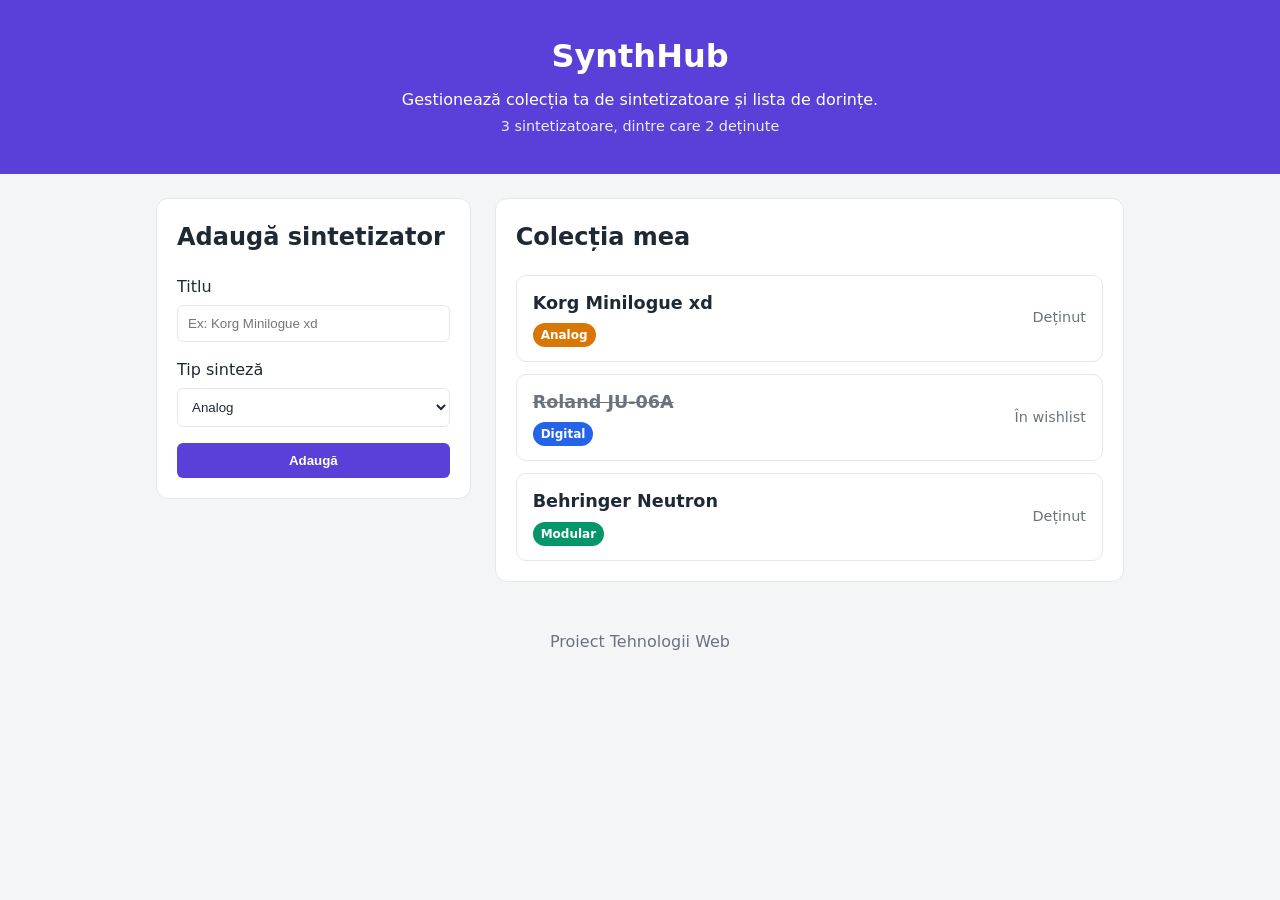
==== index.html @ ebd78c36 "Add HTML and CSS mockup code" ====
<!DOCTYPE html>
<html lang="ro">
<head>
  <meta charset="UTF-8" />
  <meta name="viewport" content="width=device-width, initial-scale=1.0" />
  <title>SynthHub - Catalog Sintetizatoare</title>
  <link rel="stylesheet" href="style.css" />
</head>
<body>
  <header class="app-header">
    <h1>SynthHub</h1>
    <p>Gestionează colecția ta de sintetizatoare și lista de dorințe.</p>
    <p class="app-count">3 sintetizatoare, dintre care 2 deținute</p>
  </header>

  <main class="container">
    <section class="panel">
      <h2>Adaugă sintetizator</h2>
      <form class="item-form">
        <label>
          Titlu
          <input type="text" name="titlu" placeholder="Ex: Korg Minilogue xd" />
        </label>
        <label>
          Tip sinteză
          <select name="eticheta">
            <option value="analog">Analog</option>
            <option value="digital">Digital</option>
            <option value="modular">Modular</option>
          </select>
        </label>
        <button type="submit">Adaugă</button>
      </form>
    </section>

    <section class="panel">
      <h2>Colecția mea</h2>
      <!-- <p class="empty">Nu există niciun sintetizator în listă.</p> -->
      <ul class="item-list">
        <li class="item-card">
          <div>
            <h3>Korg Minilogue xd</h3>
            <span class="badge badge-analog">Analog</span>
          </div>
          <span class="status">Deținut</span>
        </li>
        <li class="item-card done">
          <div>
            <h3>Roland JU-06A</h3>
            <span class="badge badge-digital">Digital</span>
          </div>
          <span class="status">În wishlist</span>
        </li>
        <li class="item-card">
          <div>
            <h3>Behringer Neutron</h3>
            <span class="badge badge-modular">Modular</span>
          </div>
          <span class="status">Deținut</span>
        </li>
      </ul>
    </section>
  </main>

  <footer class="app-footer">Proiect Tehnologii Web</footer>
</body>
</html>
---- style.css ----
* {
  box-sizing: border-box;
}

:root {
  --bg: #f4f5f7;
  --card: #ffffff;
  --text: #1f2933;
  --muted: #6b7280;
  --accent: #5b3fd9;
  --accent-dark: #4338ca;
  --accent-soft: #ede9fe;
  --border: #e5e7eb;

  --badge-analog: #d97706;
  --badge-digital: #2563eb;
  --badge-modular: #059669;
}

@media (prefers-color-scheme: dark) {
  :root {
    --bg: #14121d;
    --card: #1e1b2e;
    --text: #e5e7eb;
    --muted: #9ca3af;
    --border: #352f4d;
    --accent-soft: #2a2342;
  }
}

body {
  margin: 0;
  font-family: system-ui, -apple-system, "Segoe UI", Roboto, sans-serif;
  background: var(--bg);
  color: var(--text);
  line-height: 1.5;
}

.app-header {
  background: var(--accent);
  color: #ffffff;
  text-align: center;
  padding: 32px 16px;
}

.app-header h1 {
  margin: 0 0 8px 0;
}

.app-header p {
  margin: 4px 0;
}

.app-count {
  font-size: 0.9em;
  opacity: 0.9;
}

.container {
  max-width: 1000px;
  margin: 24px auto;
  padding: 0 16px;
  display: grid;
  grid-template-columns: 1fr 2fr;
  gap: 24px;
  align-items: start;
}

.panel {
  background: var(--card);
  border: 1px solid var(--border);
  border-radius: 12px;
  padding: 20px;
}

.panel h2 {
  margin-top: 0;
}

.item-form {
  display: flex;
  flex-direction: column;
  gap: 16px;
}

.item-form label {
  display: flex;
  flex-direction: column;
  gap: 6px;
  font-weight: 500;
}

.item-form input,
.item-form select {
  padding: 10px;
  border: 1px solid var(--border);
  border-radius: 6px;
  background: var(--card);
  color: var(--text);
}

.item-form button {
  padding: 10px;
  background: var(--accent);
  color: white;
  border: none;
  border-radius: 6px;
  font-weight: bold;
  cursor: pointer;
}

.item-form button:hover {
  background: var(--accent-dark);
}

.item-list {
  list-style: none;
  padding: 0;
  margin: 0;
  display: flex;
  flex-direction: column;
  gap: 12px;
}

.item-card {
  display: flex;
  justify-content: space-between;
  align-items: center;
  padding: 14px 16px;
  border: 1px solid var(--border);
  border-radius: 10px;
  background: var(--card);
  transition: border-color 0.2s, background-color 0.2s;
}

.item-card:hover {
  border-color: var(--accent);
  background: var(--accent-soft);
}

.item-card h3 {
  margin: 0 0 6px 0;
  font-size: 1.1rem;
}

.item-card.done h3 {
  text-decoration: line-through;
  color: var(--muted);
}

.status {
  font-size: 0.9rem;
  color: var(--muted);
}

.badge {
  display: inline-block;
  font-size: 0.75rem;
  padding: 3px 8px;
  border-radius: 12px;
  color: #ffffff;
  font-weight: 600;
}

.badge-analog { background: var(--badge-analog); }
.badge-digital { background: var(--badge-digital); }
.badge-modular { background: var(--badge-modular); }

:focus-visible {
  outline: 2px solid var(--accent);
  outline-offset: 2px;
}

@media (max-width: 700px) {
  .container {
    grid-template-columns: 1fr;
  }
}

.app-footer {
  text-align: center;
  padding: 24px;
  color: var(--muted);
}
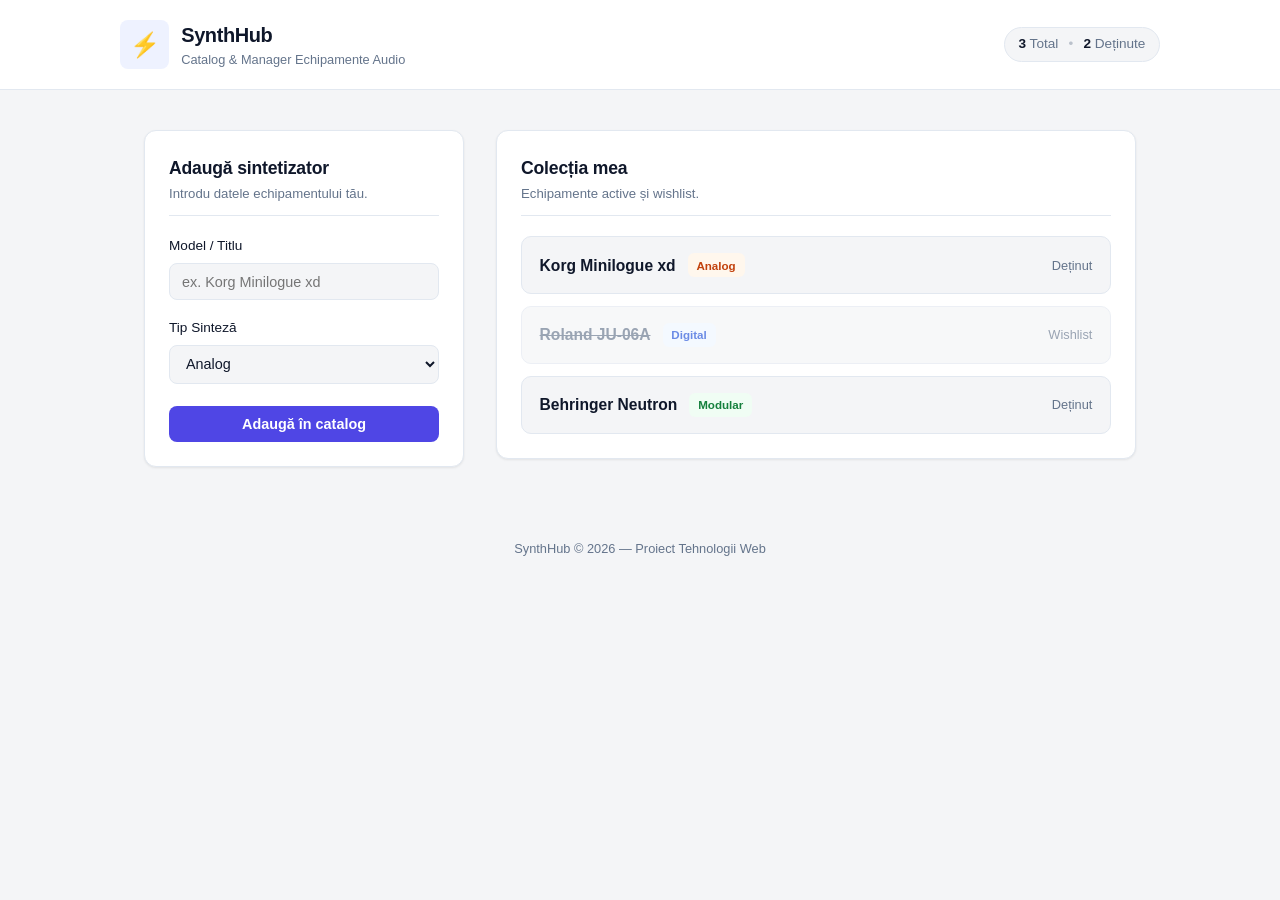
==== commit 748915a1: "Stage 2: data logic and checklist" ====
--- a/index.html
+++ b/index.html
@@ -3,65 +3,98 @@
 <head>
   <meta charset="UTF-8" />
   <meta name="viewport" content="width=device-width, initial-scale=1.0" />
-  <title>SynthHub - Catalog Sintetizatoare</title>
+  <title>SynthHub — Synthesizer Collection Manager</title>
   <link rel="stylesheet" href="style.css" />
 </head>
 <body>
+  
   <header class="app-header">
-    <h1>SynthHub</h1>
-    <p>Gestionează colecția ta de sintetizatoare și lista de dorințe.</p>
-    <p class="app-count">3 sintetizatoare, dintre care 2 deținute</p>
+    <div class="header-container">
+      <div class="brand">
+        <span class="brand-logo">⚡</span>
+        <div>
+          <h1>SynthHub</h1>
+          <p class="brand-sub">Catalog & Manager Echipamente Audio</p>
+        </div>
+      </div>
+      <div class="stats-badge">
+        <span class="stat-item"><strong>3</strong> Total</span>
+        <span class="stat-divider">•</span>
+        <span class="stat-item"><strong>2</strong> Deținute</span>
+      </div>
+    </div>
   </header>
 
-  <main class="container">
-    <section class="panel">
-      <h2>Adaugă sintetizator</h2>
-      <form class="item-form">
-        <label>
-          Titlu
-          <input type="text" name="titlu" placeholder="Ex: Korg Minilogue xd" />
-        </label>
-        <label>
-          Tip sinteză
-          <select name="eticheta">
+  <main class="app-container">
+    
+    <!-- Panou Formular -->
+    <section class="card-panel">
+      <div class="panel-header">
+        <h2>Adaugă sintetizator</h2>
+        <p>Introdu datele echipamentului tău.</p>
+      </div>
+      <form class="synth-form">
+        <div class="field-group">
+          <label for="synth-title">Model / Titlu</label>
+          <input type="text" id="synth-title" name="titlu" placeholder="ex. Korg Minilogue xd" />
+        </div>
+        
+        <div class="field-group">
+          <label for="synth-type">Tip Sinteză</label>
+          <select id="synth-type" name="eticheta">
             <option value="analog">Analog</option>
             <option value="digital">Digital</option>
             <option value="modular">Modular</option>
           </select>
-        </label>
-        <button type="submit">Adaugă</button>
+        </div>
+
+        <button type="submit" class="btn-submit">Adaugă în catalog</button>
       </form>
     </section>
 
-    <section class="panel">
-      <h2>Colecția mea</h2>
-      <!-- <p class="empty">Nu există niciun sintetizator în listă.</p> -->
-      <ul class="item-list">
-        <li class="item-card">
-          <div>
+    <!-- Panou Listă -->
+    <section class="card-panel">
+      <div class="panel-header">
+        <h2>Colecția mea</h2>
+        <p>Echipamente active și wishlist.</p>
+      </div>
+
+      <ul class="synth-list">
+        
+        <li class="synth-card">
+          <div class="synth-info">
             <h3>Korg Minilogue xd</h3>
-            <span class="badge badge-analog">Analog</span>
+            <span class="pill pill-analog">Analog</span>
           </div>
-          <span class="status">Deținut</span>
+          <span class="status-tag status-owned">Deținut</span>
         </li>
-        <li class="item-card done">
-          <div>
+
+        <li class="synth-card is-done">
+          <div class="synth-info">
             <h3>Roland JU-06A</h3>
-            <span class="badge badge-digital">Digital</span>
+            <span class="pill pill-digital">Digital</span>
           </div>
-          <span class="status">În wishlist</span>
+          <span class="status-tag status-wishlist">Wishlist</span>
         </li>
-        <li class="item-card">
-          <div>
+
+        <li class="synth-card">
+          <div class="synth-info">
             <h3>Behringer Neutron</h3>
-            <span class="badge badge-modular">Modular</span>
+            <span class="pill pill-modular">Modular</span>
           </div>
-          <span class="status">Deținut</span>
+          <span class="status-tag status-owned">Deținut</span>
         </li>
+
       </ul>
     </section>
+
   </main>
 
-  <footer class="app-footer">Proiect Tehnologii Web</footer>
+  <footer class="app-footer">
+    <p>SynthHub &copy; 2026 — Proiect Tehnologii Web</p>
+  </footer>
+
+  <!-- Scriptul pentru Etapa 2 -->
+  <script src="echipamente.js"></script>
 </body>
 </html>
--- a/style.css
+++ b/style.css
@@ -1,184 +1,317 @@
+/* --- RESET & VARIABLES --- */
 * {
   box-sizing: border-box;
+  margin: 0;
+  padding: 0;
 }
 
 :root {
-  --bg: #f4f5f7;
-  --card: #ffffff;
-  --text: #1f2933;
-  --muted: #6b7280;
-  --accent: #5b3fd9;
-  --accent-dark: #4338ca;
-  --accent-soft: #ede9fe;
-  --border: #e5e7eb;
-
-  --badge-analog: #d97706;
-  --badge-digital: #2563eb;
-  --badge-modular: #059669;
-}
-
+  --font-main: -apple-system, BlinkMacSystemFont, "Inter", "Segoe UI", Roboto, sans-serif;
+  
+  /* Paleta Light Premium */
+  --bg-app: #f4f5f7;
+  --bg-card: #ffffff;
+  --border: #e2e8f0;
+  --text-main: #0f172a;
+  --text-muted: #64748b;
+  
+  --primary: #4f46e5;
+  --primary-hover: #4338ca;
+  --primary-light: #eef2ff;
+
+  /* Tag-uri fine pastelat-profesionale */
+  --badge-analog-bg: #fff7ed;
+  --badge-analog-text: #c2410c;
+  --badge-digital-bg: #eff6ff;
+  --badge-digital-text: #1d4ed8;
+  --badge-modular-bg: #f0fdf4;
+  --badge-modular-text: #15803d;
+
+  --shadow-sm: 0 1px 3px rgba(0,0,0,0.05), 0 1px 2px rgba(0,0,0,0.03);
+  --shadow-md: 0 4px 6px -1px rgba(0, 0, 0, 0.05), 0 2px 4px -1px rgba(0, 0, 0, 0.03);
+}
+
+/* Modul Întunecat Sleek Studio */
 @media (prefers-color-scheme: dark) {
   :root {
-    --bg: #14121d;
-    --card: #1e1b2e;
-    --text: #e5e7eb;
-    --muted: #9ca3af;
-    --border: #352f4d;
-    --accent-soft: #2a2342;
+    --bg-app: #0b0f19;
+    --bg-card: #111827;
+    --border: #1f2937;
+    --text-main: #f8fafc;
+    --text-muted: #94a3b8;
+
+    --primary: #6366f1;
+    --primary-hover: #818cf8;
+    --primary-light: #1e1b4b;
+
+    --badge-analog-bg: #27130a;
+    --badge-analog-text: #fb923c;
+    --badge-digital-bg: #0c1e3a;
+    --badge-digital-text: #60a5fa;
+    --badge-modular-bg: #0a2718;
+    --badge-modular-text: #4ade80;
+
+    --shadow-sm: none;
+    --shadow-md: none;
   }
 }
 
 body {
-  margin: 0;
-  font-family: system-ui, -apple-system, "Segoe UI", Roboto, sans-serif;
-  background: var(--bg);
-  color: var(--text);
+  font-family: var(--font-main);
+  background-color: var(--bg-app);
+  color: var(--text-main);
   line-height: 1.5;
-}
-
+  -webkit-font-smoothing: antialiased;
+}
+
+/* --- HEADER --- */
 .app-header {
-  background: var(--accent);
-  color: #ffffff;
-  text-align: center;
-  padding: 32px 16px;
-}
-
-.app-header h1 {
-  margin: 0 0 8px 0;
-}
-
-.app-header p {
-  margin: 4px 0;
-}
-
-.app-count {
-  font-size: 0.9em;
-  opacity: 0.9;
-}
-
-.container {
-  max-width: 1000px;
-  margin: 24px auto;
-  padding: 0 16px;
+  background-color: var(--bg-card);
+  border-bottom: 1px solid var(--border);
+  padding: 1.25rem 1.5rem;
+}
+
+.header-container {
+  max-width: 1040px;
+  margin: 0 auto;
+  display: flex;
+  justify-content: space-between;
+  align-items: center;
+}
+
+.brand {
+  display: flex;
+  align-items: center;
+  gap: 0.75rem;
+}
+
+.brand-logo {
+  font-size: 1.5rem;
+  background: var(--primary-light);
+  padding: 0.4rem 0.6rem;
+  border-radius: 8px;
+}
+
+.brand h1 {
+  font-size: 1.25rem;
+  font-weight: 700;
+  letter-spacing: -0.02em;
+}
+
+.brand-sub {
+  font-size: 0.8rem;
+  color: var(--text-muted);
+}
+
+.stats-badge {
+  background: var(--bg-app);
+  border: 1px solid var(--border);
+  padding: 0.4rem 0.85rem;
+  border-radius: 20px;
+  font-size: 0.85rem;
+  color: var(--text-muted);
+}
+
+.stat-item strong {
+  color: var(--text-main);
+}
+
+.stat-divider {
+  margin: 0 0.4rem;
+  opacity: 0.4;
+}
+
+/* --- MAIN LAYOUT (GRID 1FR 2FR) --- */
+.app-container {
+  max-width: 1040px;
+  margin: 2.5rem auto;
+  padding: 0 1.5rem;
   display: grid;
   grid-template-columns: 1fr 2fr;
-  gap: 24px;
+  gap: 2rem;
   align-items: start;
 }
 
-.panel {
-  background: var(--card);
+/* --- CARD PANELS --- */
+.card-panel {
+  background-color: var(--bg-card);
   border: 1px solid var(--border);
   border-radius: 12px;
-  padding: 20px;
-}
-
-.panel h2 {
-  margin-top: 0;
-}
-
-.item-form {
+  padding: 1.5rem;
+  box-shadow: var(--shadow-sm);
+}
+
+.panel-header {
+  margin-bottom: 1.25rem;
+  border-bottom: 1px solid var(--border);
+  padding-bottom: 0.75rem;
+}
+
+.panel-header h2 {
+  font-size: 1.1rem;
+  font-weight: 600;
+  letter-spacing: -0.01em;
+}
+
+.panel-header p {
+  font-size: 0.825rem;
+  color: var(--text-muted);
+  margin-top: 2px;
+}
+
+/* --- FORMULAR --- */
+.synth-form {
   display: flex;
   flex-direction: column;
-  gap: 16px;
-}
-
-.item-form label {
+  gap: 1.1rem;
+}
+
+.field-group {
   display: flex;
   flex-direction: column;
-  gap: 6px;
+  gap: 0.4rem;
+}
+
+.field-group label {
+  font-size: 0.85rem;
   font-weight: 500;
-}
-
-.item-form input,
-.item-form select {
-  padding: 10px;
+  color: var(--text-main);
+}
+
+.field-group input,
+.field-group select {
+  width: 100%;
+  padding: 0.6rem 0.75rem;
+  background-color: var(--bg-app);
   border: 1px solid var(--border);
-  border-radius: 6px;
-  background: var(--card);
-  color: var(--text);
-}
-
-.item-form button {
-  padding: 10px;
-  background: var(--accent);
-  color: white;
+  border-radius: 8px;
+  color: var(--text-main);
+  font-family: inherit;
+  font-size: 0.9rem;
+  transition: all 0.15s ease;
+}
+
+.field-group input:focus,
+.field-group select:focus {
+  outline: none;
+  border-color: var(--primary);
+  box-shadow: 0 0 0 3px var(--primary-light);
+}
+
+.btn-submit {
+  width: 100%;
+  padding: 0.65rem;
+  background-color: var(--primary);
+  color: #ffffff;
   border: none;
-  border-radius: 6px;
-  font-weight: bold;
+  border-radius: 8px;
+  font-weight: 600;
+  font-size: 0.9rem;
   cursor: pointer;
-}
-
-.item-form button:hover {
-  background: var(--accent-dark);
-}
-
-.item-list {
+  transition: background-color 0.15s ease;
+  margin-top: 0.25rem;
+}
+
+.btn-submit:hover {
+  background-color: var(--primary-hover);
+}
+
+/* --- LISTA DE CARDURI --- */
+.synth-list {
   list-style: none;
-  padding: 0;
-  margin: 0;
   display: flex;
   flex-direction: column;
-  gap: 12px;
-}
-
-.item-card {
+  gap: 0.75rem;
+}
+
+.synth-card {
   display: flex;
   justify-content: space-between;
   align-items: center;
-  padding: 14px 16px;
+  padding: 1rem 1.1rem;
+  background-color: var(--bg-app);
   border: 1px solid var(--border);
   border-radius: 10px;
-  background: var(--card);
-  transition: border-color 0.2s, background-color 0.2s;
-}
-
-.item-card:hover {
-  border-color: var(--accent);
-  background: var(--accent-soft);
-}
-
-.item-card h3 {
-  margin: 0 0 6px 0;
-  font-size: 1.1rem;
-}
-
-.item-card.done h3 {
+  transition: transform 0.15s ease, box-shadow 0.15s ease;
+}
+
+.synth-card:hover {
+  transform: translateY(-1px);
+  box-shadow: var(--shadow-md);
+}
+
+.synth-info {
+  display: flex;
+  align-items: center;
+  gap: 0.75rem;
+}
+
+.synth-info h3 {
+  font-size: 0.975rem;
+  font-weight: 600;
+}
+
+/* Badges / Pills */
+.pill {
+  font-size: 0.725rem;
+  font-weight: 600;
+  padding: 0.2rem 0.55rem;
+  border-radius: 6px;
+  text-transform: capitalize;
+}
+
+.pill-analog {
+  background-color: var(--badge-analog-bg);
+  color: var(--badge-analog-text);
+}
+
+.pill-digital {
+  background-color: var(--badge-digital-bg);
+  color: var(--badge-digital-text);
+}
+
+.pill-modular {
+  background-color: var(--badge-modular-bg);
+  color: var(--badge-modular-text);
+}
+
+.status-tag {
+  font-size: 0.8rem;
+  font-weight: 500;
+  color: var(--text-muted);
+}
+
+/* Starea wishlist (card marcat / diferit) */
+.synth-card.is-done {
+  opacity: 0.65;
+}
+
+.synth-card.is-done h3 {
   text-decoration: line-through;
-  color: var(--muted);
-}
-
-.status {
-  font-size: 0.9rem;
-  color: var(--muted);
-}
-
-.badge {
-  display: inline-block;
-  font-size: 0.75rem;
-  padding: 3px 8px;
-  border-radius: 12px;
-  color: #ffffff;
-  font-weight: 600;
-}
-
-.badge-analog { background: var(--badge-analog); }
-.badge-digital { background: var(--badge-digital); }
-.badge-modular { background: var(--badge-modular); }
-
+  color: var(--text-muted);
+}
+
+/* --- ACCESIBILITATE & RESPONSIVE --- */
 :focus-visible {
-  outline: 2px solid var(--accent);
+  outline: 2px solid var(--primary);
   outline-offset: 2px;
 }
 
 @media (max-width: 700px) {
-  .container {
+  .app-container {
     grid-template-columns: 1fr;
   }
+  
+  .header-container {
+    flex-direction: column;
+    gap: 0.75rem;
+    align-items: flex-start;
+  }
 }
 
 .app-footer {
   text-align: center;
-  padding: 24px;
-  color: var(--muted);
+  padding: 2rem 1rem;
+  font-size: 0.8rem;
+  color: var(--text-muted);
 }
